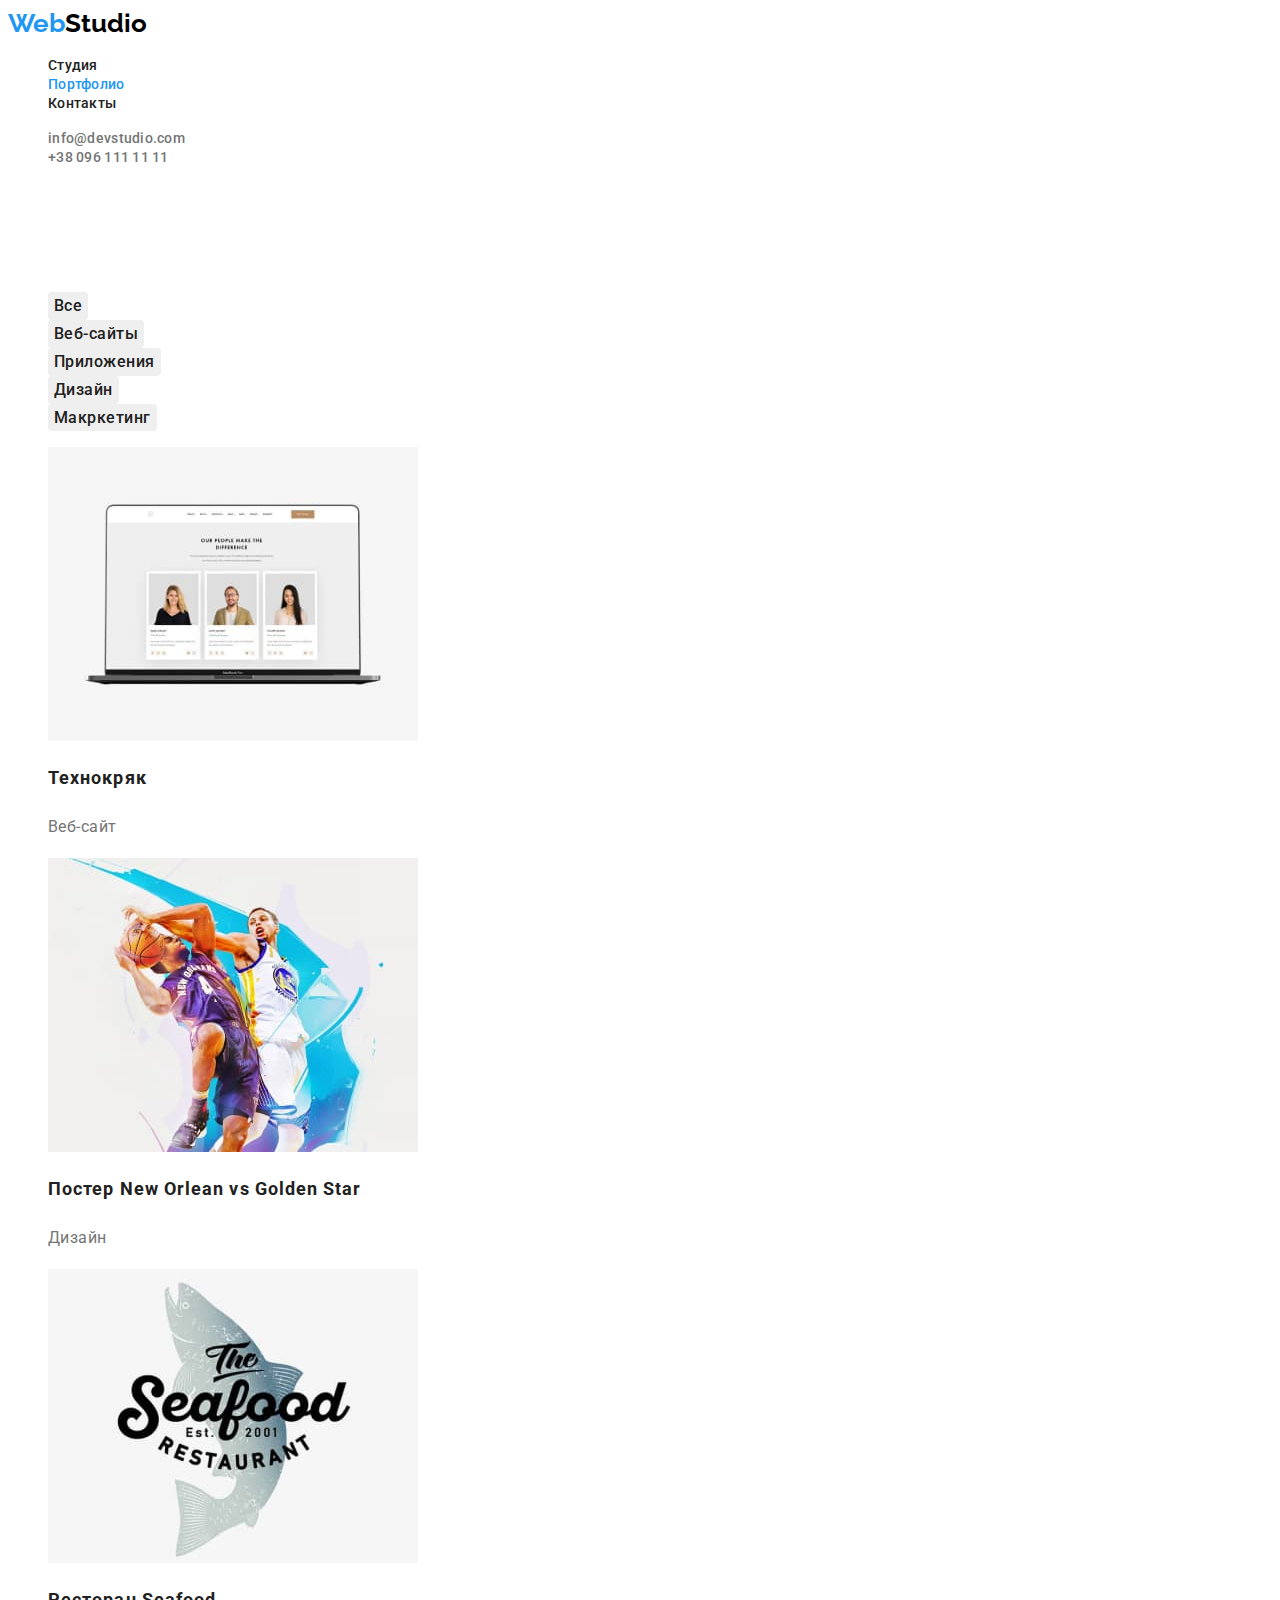
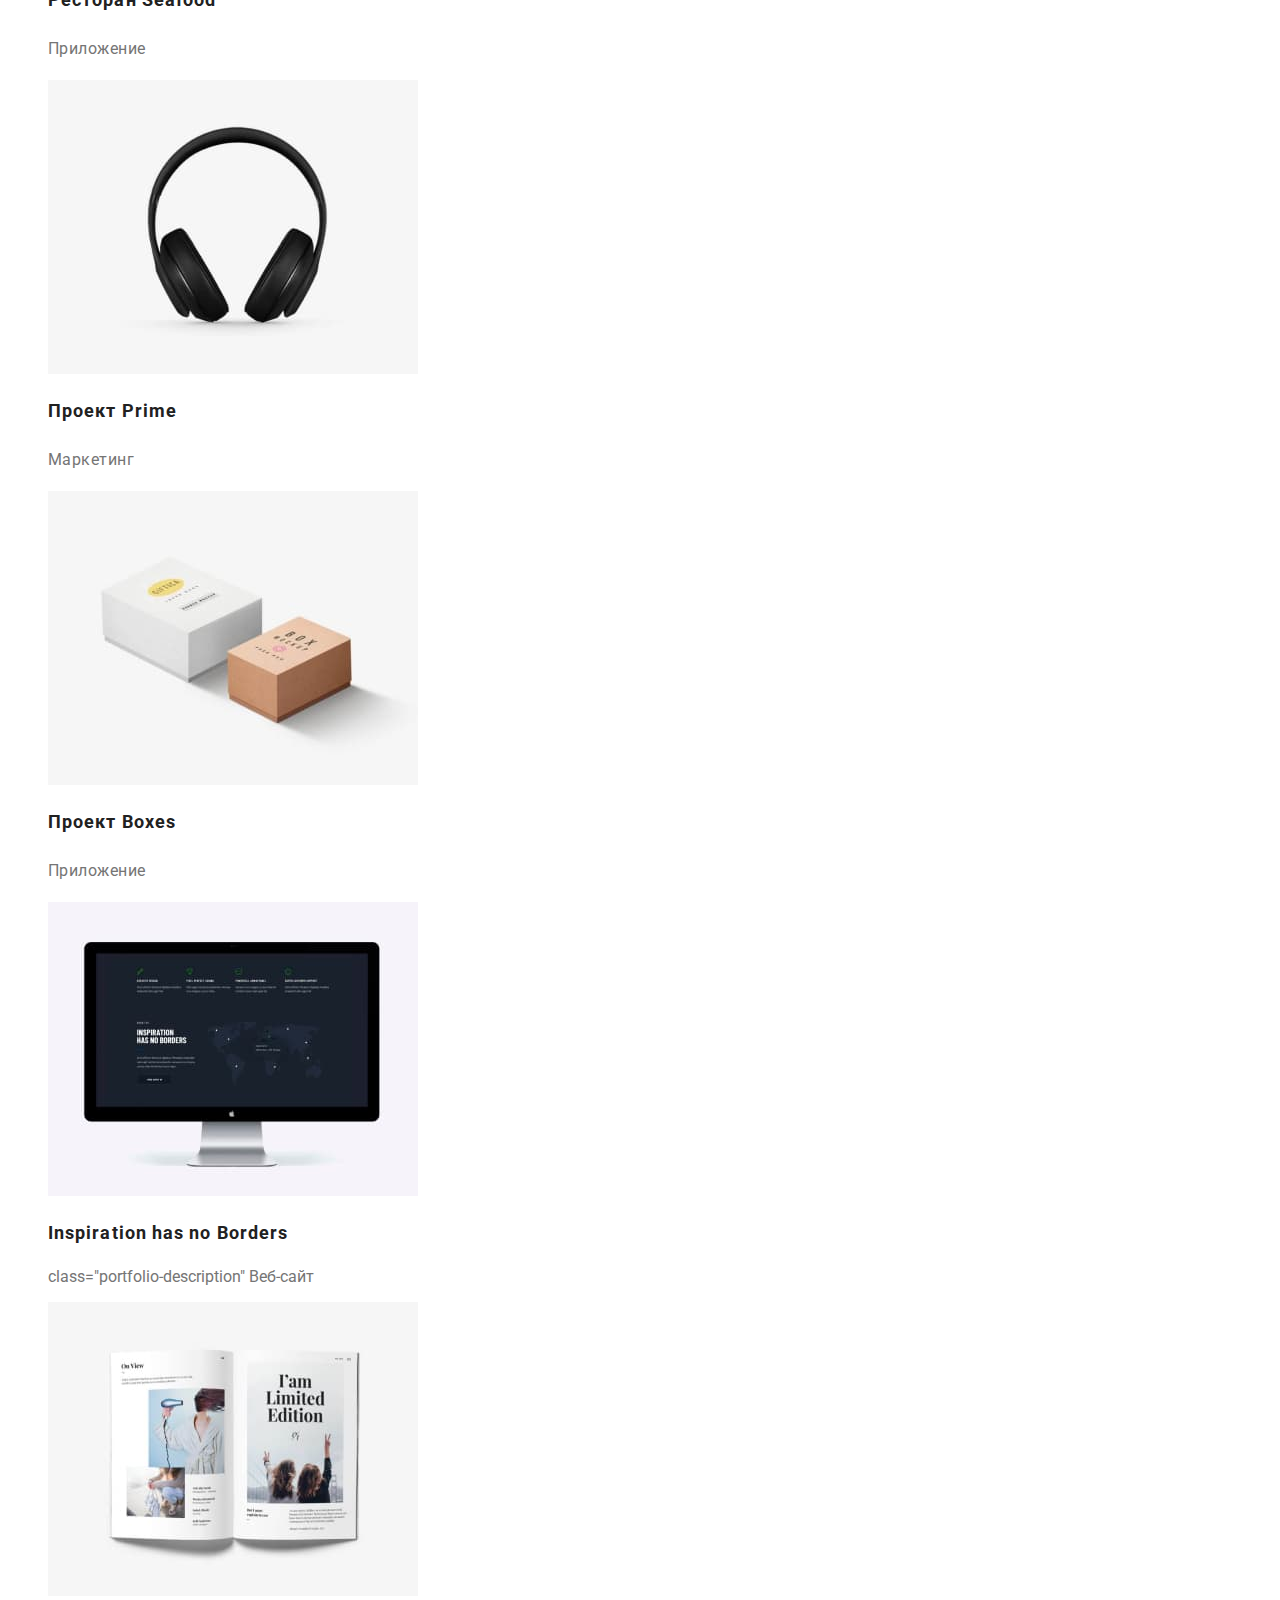
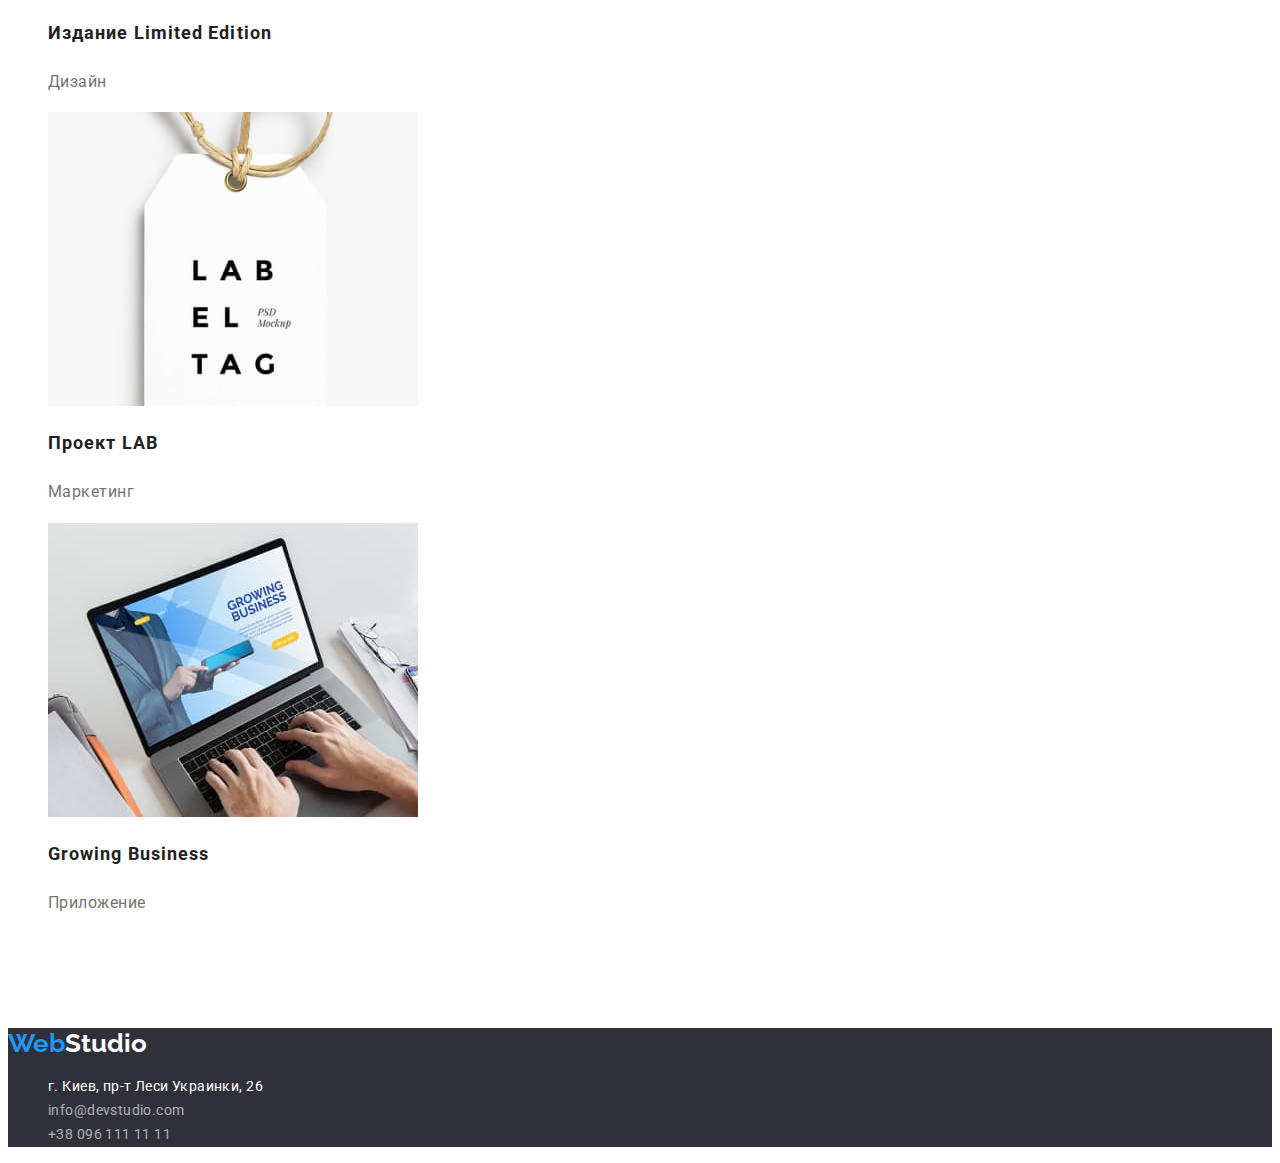
==== portfolio.html @ 669d5aaa "add files" ====
<!DOCTYPE html>
<html lang="ru">

<head>
    <meta charset="UTF-8">
    <meta http-equiv="X-UA-Compatible" content="IE=edge">
    <meta name="viewport" content="width=device-width, initial-scale=1.0">
    <title>Портфолио</title>
    <link rel="preconnect" href="https://fonts.googleapis.com">
    <link rel="preconnect" href="https://fonts.gstatic.com" crossorigin>
    <link
        href="https://fonts.googleapis.com/css2?family=Raleway:wght@700&family=Roboto:wght@400;500;700;900&display=swap"
        rel="stylesheet">
    <link rel="stylesheet" href="node_modules/modern-normalize/modern-normalize.css">
    <link rel="stylesheet" href="./css/styles.css">
</head>

<body>
    <header class="header">
        <nav class="navigation">
            <a href="./index.html" class="logo link"><span class="logo-blue">Web</span>Studio</a>
            <ul class="nav-list list">
                <li class="nav-list-item"><a href="./index.html" class="nav-list-link link">Студия</a></li>
                <li class="nav-list-item"><a href="./portfolio.html" class="nav-list-link link current">Портфолио</a>
                </li>
                <li class="nav-list-item"><a href="" class="nav-list-link link">Контакты</a></li>
            </ul>
        </nav>
        <ul class="contacts-list list">
            <li class="contacts-list-item"><a class="contacts-list-link link"
                    href="mailto:info@devstudio.com">info@devstudio.com</a></li>
            <li class="contacts-list-item"><a class="contacts-list-link link" href="tel:+380961111111">+38 096 111 11
                    11</a></li>
        </ul>
    </header>
    <main class="portfolio-page">
        <section class="portfolio section">
            <h1 class="main-title" hidden>Портфолио</h1>
            <ul class="portfolio-filtr-list list">
                <li class="portfolio-filtr-list-item"><button class="filter-button button" type="button">Все</button>
                </li>
                <li class="portfolio-filtr-list-item"><button class="filter-button button"
                        type="button">Веб-сайты</button>
                </li>
                <li class="portfolio-filtr-list-item"><button class="filter-button button"
                        type="button">Приложения</button>
                </li>
                <li class="portfolio-filtr-list-item"><button class="filter-button button" type="button">Дизайн</button>
                </li>
                <li class="portfolio-filtr-list-item"><button class="filter-button button"
                        type="button">Макркетинг</button>
                </li>
            </ul>

            <ul class="portfolio-list list">
                <li class="portfolio-list-item">
                    <img class="portfolio-img" src="./images/portfolio-01.jpg" alt="Ноутбук" width="370" height="294">
                    <h2 class="portfolio-subtitle">Технокряк</h2>
                    <p class="portfolio-description">Веб-сайт</p>
                </li>
                <li class="portfolio-list-item">
                    <img class="portfolio-img" src="./images/portfolio-02.jpg" alt="Постер с двумя баскетболистами"
                        width="370" height="294">
                    <h2 class="portfolio-subtitle">Постер <span lang="en">New Orlean vs Golden Star</span> </h2>
                    <p class="portfolio-description">Дизайн</p>
                </li>
                <li class="portfolio-list-item">
                    <img class="portfolio-img" src="./images/portfolio-03.jpg" alt="Логотип рыбного ресторана"
                        width="370" height="294">
                    <h2 class="portfolio-subtitle">Ресторан <span lang="en">Seafood</span> </h2>
                    <p class="portfolio-description">Приложение</p>
                </li>
                <li class="portfolio-list-item">
                    <img class="portfolio-img" src="./images/portfolio-04.jpg" alt="Наушники" width="370" height="294">
                    <h2 class="portfolio-subtitle">Проект <span lang="en">Prime</span></h2>
                    <p class="portfolio-description">Маркетинг</p>
                </li>
                <li class="portfolio-list-item">
                    <img class="portfolio-img" src="./images/portfolio-05.jpg" alt="Две картонные коробки" width="370"
                        height="294">
                    <h2 class="portfolio-subtitle">Проект <span lang="en">Boxes</span></h2>
                    <p class="portfolio-description">Приложение</p>
                </li>
                <li class="portfolio-list-item">
                    <img class="portfolio-img" src="./images/portfolio-06.jpg" alt="Монитор" width="370" height="294">
                    <h2 class="portfolio-subtitle" lang="en">Inspiration has no Borders</h2>
                    <p> class="portfolio-description" Веб-сайт</p>
                </li>
                <li class="portfolio-list-item">
                    <img class="portfolio-img" src="./images/portfolio-07.jpg" alt="Раскрытый журнал" width="370"
                        height="294">
                    <h2 class="portfolio-subtitle">Издание <span lang="en">Limited Edition</span></h2>
                    <p class="portfolio-description">Дизайн</p>
                </li>
                <li class="portfolio-list-item">
                    <img class="portfolio-img" src="./images/portfolio-08.jpg" alt="Этикетка" width="370" height="294">
                    <h2 class="portfolio-subtitle">Проект <span lang="en">LAB</span> </h2>
                    <p class="portfolio-description">Маркетинг</p>
                </li>
                <li class="portfolio-list-item">
                    <img class="portfolio-img" src="./images/portfolio-09.jpg" alt="Мужские руки печатают на ноутбуке"
                        width="370" height="294">
                    <h2 class="portfolio-subtitle" lang="en">Growing Business</h2>
                    <p class="portfolio-description">Приложение</p>
                </li>
            </ul>
        </section>
    </main>
    <footer class="footer">
        <a href="./index.html" class="logo-footer link"><span class="logo-blue">Web</span>Studio</a>
        <address class="address">
            <ul class="address-list list">
                <li class="address-list-item">
                    <a class="address-list-link link" href="https://goo.gl/maps/PEtUD6FRup9HMeJw8" target="_blank"
                        rel="noopener noreferrer">г. Киев,
                        пр-т Леси Украинки, 26</a>
                </li>
                <li class="footer-list-item"><a class="address-list-link link address-opacity"
                        href="mailto:info@devstudio.com">info@devstudio.com</a></li>
                <li class="footer-list-item"><a class="address-list-link link address-opacity"
                        href="tel:+380961111111">+38 096 111 11 11</a></li>
            </ul>
        </address>
    </footer>
</body>

</html>
---- css/styles.css ----
:root {
    --primary-font-family: 'Roboto', sans-serif;
    --secondary-font-famile: 'Raleway', sans-serif;
    --primary-txt-color: #757575;
    --title-txt-color: #212121;
    --primary-white-color: #ffffff;
    --accent-color: #2196f3;
    --button-hover: #188ce8;
    --primary-black-color: #000;
    --bg-color-hero-footer: #2f303a;
    --secondary-bg-color: #f5f4fa;
}
body {
    font-family: 'Roboto', sans-serif;
    color: var(--primary-txt-color);
}
.link {
    text-decoration: none;
}
.list {
    list-style: none;
}
.button {
    font-family: inherit;
    cursor: pointer;
    border-style: none;
    border-radius: 4px;
}

.header {
    background-color: var(--primary-white-color);
}
.logo {
    font-family: Raleway;
    font-weight: 700;
    font-size: 26px;
    line-height: 1.19;
    color: var(--primary-black-color);
}
.logo-blue {
    color: var(--accent-color);
}
.nav-list-link {
    font-weight: 500;
    font-size: 14px;
    line-height: 1.14;
    letter-spacing: 0.02em;
    color: var(--title-txt-color);
}
.nav-list-link:hover,
.nav-list-link:focus {
    color: var(--accent-color);
}
.current {
    color: var(--accent-color);
}
.contacts-list-link {
    font-weight: 500;
    font-size: 14px;
    line-height: 1.14;
    letter-spacing: 0.02em;
    color: var(--primary-txt-color);
}
.contacts-list-link:hover,
.contacts-list-link:focus {
    color: var(--accent-color);
}

.hero {
    background-color: var(--bg-color-hero-footer);
}
.main-title {
    font-weight: 900;
    font-size: 44px;
    line-height: 1.36;
    text-align: center;
    letter-spacing: 0.06em;
    text-transform: uppercase;
    color: var(--primary-white-color);
    background-color: var(--bg--hero-footer);
}
.modal-button {
    font-size: 16px;
    line-height: 1.87;
    align-items: center;
    text-align: center;
    letter-spacing: 0.06em;
    background-color: var(--accent-color);
    color: var(--primary-white-color);
}
.modal-button:hover,
.modal-button:focus {
    background-color: var(--button-hover);
}
.title {
    font-weight: 700;
    font-size: 36px;
    line-height: 1.17;
    text-align: center;
    letter-spacing: 0.03em;
    color: var(--title-txt-color);
}
.advantages-subtitle {
    font-weight: 700;
    font-size: 14px;
    line-height: 1.14;
    letter-spacing: 0.03em;
    text-transform: uppercase;
    color: var(--title-txt-color);
}
.advantages-description {
    font-size: 14px;
    line-height: 1.71;
    letter-spacing: 0.03em;
}
.team {
    background-color: var(--secondary-bg-color);
}
.team-list-item {
    background-color: var(--primary-white-color);
}
.team-subtitle {
    font-weight: 500;
    font-size: 16px;
    line-height: 1.19;
    text-align: center;
    letter-spacing: 0.03em;
    color: var(--title-txt-color);
}
.team-description {
    font-size: 16px;
    line-height: 1.19;
    text-align: center;
    letter-spacing: 0.03em;
}

.footer {
    background-color: var(--bg-color-hero-footer);
}
.logo-footer {
    font-family: Raleway;
    font-weight: 700;
    font-size: 26px;
    line-height: 1.19;
    color: var(--primary-white-color);
}
.address-list-link {
    font-style: normal;
    font-size: 14px;
    line-height: 171%;
    letter-spacing: 0.03em;
    color: var(--primary-white-color);
}
.address-opacity {
    opacity: 60%;
}
.address-list-link:hover,
.address-list-link:focus {
    color: var(--accent-color);
}

.filter-button {
    font-weight: 500;
    font-size: 16px;
    line-height: 1.62;
    text-align: center;
    letter-spacing: 0.03em;
    color: var(--title-txt-color);
}
.filter-button:hover,
.filter-button:focus {
    background-color: var(--accent-color);
    color: var(--primary-white-color);
}
.portfolio-subtitle {
    font-weight: 700;
    font-size: 18px;
    line-height: 2;
    letter-spacing: 0.06em;
    color: var(--title-txt-color);
}
.portfolio-description {
    font-size: 16px;
    line-height: 1.87;
    letter-spacing: 0.03em;
}
/* ========DZ 3============== */
.container {
    width: 1200px;
}
.section {
    padding: 94px 0;
}
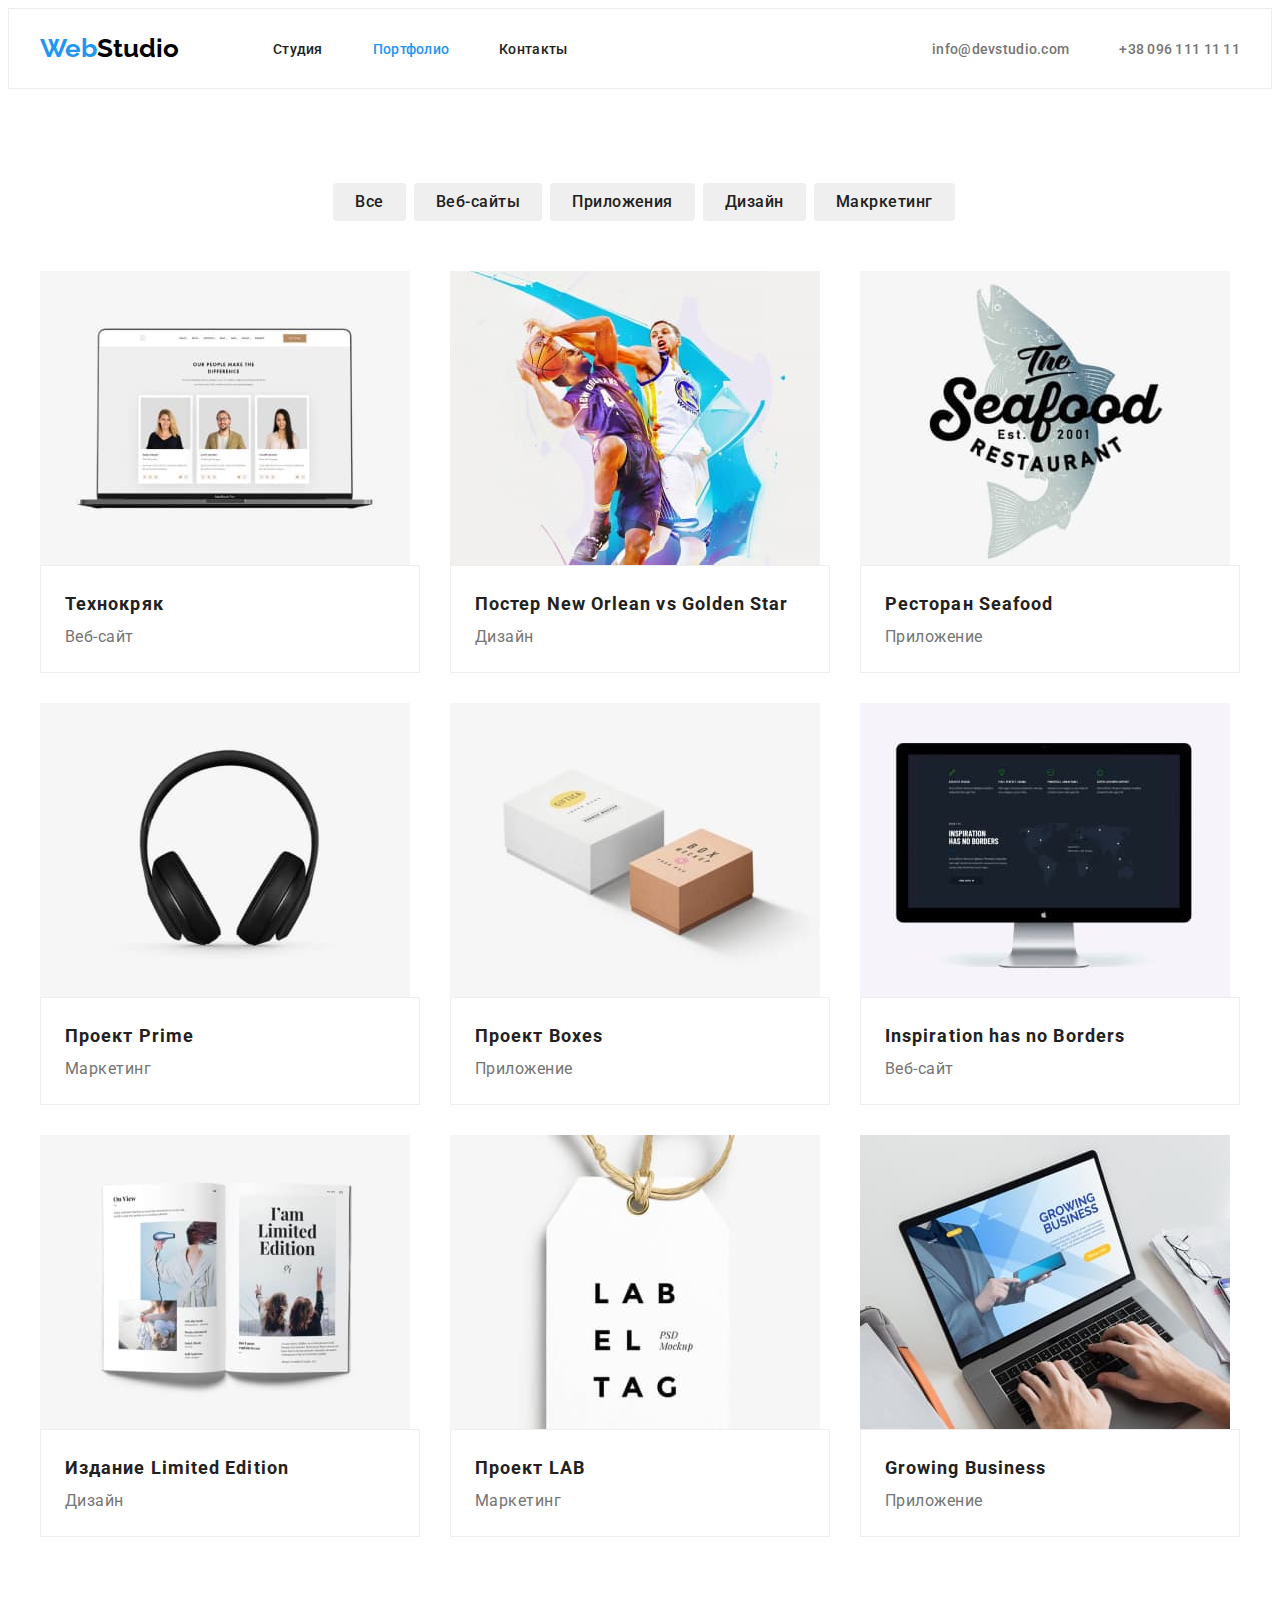
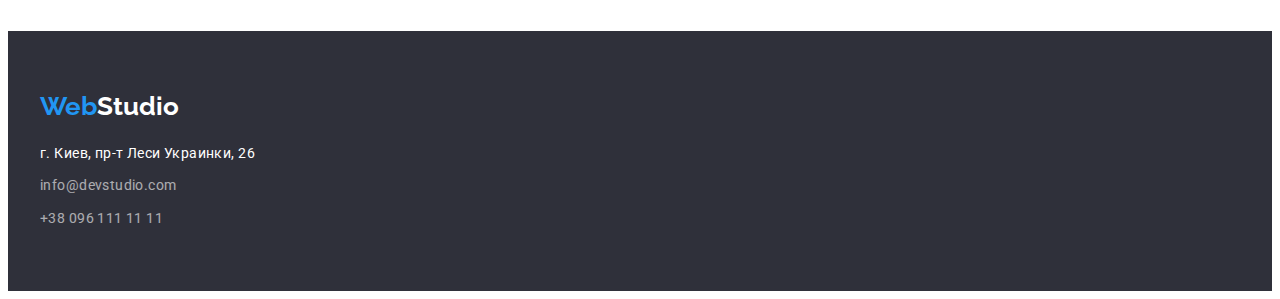
==== commit 38b1a8d4: "hw-03 ver. 1.0" ====
--- a/portfolio.html
+++ b/portfolio.html
@@ -11,116 +11,163 @@
     <link
         href="https://fonts.googleapis.com/css2?family=Raleway:wght@700&family=Roboto:wght@400;500;700;900&display=swap"
         rel="stylesheet">
-    <link rel="stylesheet" href="node_modules/modern-normalize/modern-normalize.css">
+    <link rel="stylesheet" href="https://cdnjs.cloudflare.com/ajax/libs/modern-normalize/1.1.0/modern-normalize.min.css"
+        integrity="sha512-wpPYUAdjBVSE4KJnH1VR1HeZfpl1ub8YT/NKx4PuQ5NmX2tKuGu6U/JRp5y+Y8XG2tV+wKQpNHVUX03MfMFn9Q=="
+        crossorigin="anonymous" referrerpolicy="no-referrer" />
     <link rel="stylesheet" href="./css/styles.css">
 </head>
 
 <body>
     <header class="header">
-        <nav class="navigation">
-            <a href="./index.html" class="logo link"><span class="logo-blue">Web</span>Studio</a>
-            <ul class="nav-list list">
-                <li class="nav-list-item"><a href="./index.html" class="nav-list-link link">Студия</a></li>
-                <li class="nav-list-item"><a href="./portfolio.html" class="nav-list-link link current">Портфолио</a>
-                </li>
-                <li class="nav-list-item"><a href="" class="nav-list-link link">Контакты</a></li>
+        <div class="container header-container">
+            <nav class="navigation">
+                <a href="./index.html" class="logo link"><span class="logo-blue">Web</span>Studio</a>
+                <ul class="nav-list list">
+                    <li class="nav-list-item"><a href="./index.html" class="nav-list-link link ">Студия</a></li>
+                    <li class="nav-list-item"><a href="./portfolio.html"
+                            class="nav-list-link link current">Портфолио</a></li>
+                    <li class="nav-list-item"><a href="" class="nav-list-link link">Контакты</a></li>
+                </ul>
+            </nav>
+            <ul class="contacts-list list">
+                <li class="contacts-list-item"><a class="contacts-list-link link"
+                        href="mailto:info@devstudio.com">info@devstudio.com</a></li>
+                <li class="contacts-list-item"><a class="contacts-list-link link" href="tel:+380961111111">+38 096 111
+                        11
+                        11</a></li>
             </ul>
-        </nav>
-        <ul class="contacts-list list">
-            <li class="contacts-list-item"><a class="contacts-list-link link"
-                    href="mailto:info@devstudio.com">info@devstudio.com</a></li>
-            <li class="contacts-list-item"><a class="contacts-list-link link" href="tel:+380961111111">+38 096 111 11
-                    11</a></li>
-        </ul>
+        </div>
     </header>
     <main class="portfolio-page">
         <section class="portfolio section">
-            <h1 class="main-title" hidden>Портфолио</h1>
-            <ul class="portfolio-filtr-list list">
-                <li class="portfolio-filtr-list-item"><button class="filter-button button" type="button">Все</button>
-                </li>
-                <li class="portfolio-filtr-list-item"><button class="filter-button button"
-                        type="button">Веб-сайты</button>
-                </li>
-                <li class="portfolio-filtr-list-item"><button class="filter-button button"
-                        type="button">Приложения</button>
-                </li>
-                <li class="portfolio-filtr-list-item"><button class="filter-button button" type="button">Дизайн</button>
-                </li>
-                <li class="portfolio-filtr-list-item"><button class="filter-button button"
-                        type="button">Макркетинг</button>
-                </li>
-            </ul>
+            <div class="portfolio container">
+                <h1 class="main-title visually-hidden">Портфолио</h1>
+                <div class="portfolio-filtr">
+                    <ul class="portfolio-filtr-list list">
+                        <li class="portfolio-filtr-list-item"><button class="filter-button button"
+                                type="button">Все</button>
+                        </li>
+                        <li class="portfolio-filtr-list-item"><button class="filter-button button"
+                                type="button">Веб-сайты</button>
+                        </li>
+                        <li class="portfolio-filtr-list-item"><button class="filter-button button"
+                                type="button">Приложения</button>
+                        </li>
+                        <li class="portfolio-filtr-list-item"><button class="filter-button button"
+                                type="button">Дизайн</button>
+                        </li>
+                        <li class="portfolio-filtr-list-item"><button class="filter-button button"
+                                type="button">Макркетинг</button>
+                        </li>
+                    </ul>
+                </div>
+                <div class="portfolio-content">
+                    <ul class="portfolio-list list">
+                        <li class="portfolio-list-item">
+                            <img class="portfolio-img" src="./images/portfolio-01.jpg" alt="Ноутбук" width="370"
+                                height="294">
+                            <div class="portfolio-content-wrapper">
+                                <h2 class="portfolio-subtitle">Технокряк</h2>
+                                <p class="portfolio-description">Веб-сайт</p>
+                            </div>
 
-            <ul class="portfolio-list list">
-                <li class="portfolio-list-item">
-                    <img class="portfolio-img" src="./images/portfolio-01.jpg" alt="Ноутбук" width="370" height="294">
-                    <h2 class="portfolio-subtitle">Технокряк</h2>
-                    <p class="portfolio-description">Веб-сайт</p>
-                </li>
-                <li class="portfolio-list-item">
-                    <img class="portfolio-img" src="./images/portfolio-02.jpg" alt="Постер с двумя баскетболистами"
-                        width="370" height="294">
-                    <h2 class="portfolio-subtitle">Постер <span lang="en">New Orlean vs Golden Star</span> </h2>
-                    <p class="portfolio-description">Дизайн</p>
-                </li>
-                <li class="portfolio-list-item">
-                    <img class="portfolio-img" src="./images/portfolio-03.jpg" alt="Логотип рыбного ресторана"
-                        width="370" height="294">
-                    <h2 class="portfolio-subtitle">Ресторан <span lang="en">Seafood</span> </h2>
-                    <p class="portfolio-description">Приложение</p>
-                </li>
-                <li class="portfolio-list-item">
-                    <img class="portfolio-img" src="./images/portfolio-04.jpg" alt="Наушники" width="370" height="294">
-                    <h2 class="portfolio-subtitle">Проект <span lang="en">Prime</span></h2>
-                    <p class="portfolio-description">Маркетинг</p>
-                </li>
-                <li class="portfolio-list-item">
-                    <img class="portfolio-img" src="./images/portfolio-05.jpg" alt="Две картонные коробки" width="370"
-                        height="294">
-                    <h2 class="portfolio-subtitle">Проект <span lang="en">Boxes</span></h2>
-                    <p class="portfolio-description">Приложение</p>
-                </li>
-                <li class="portfolio-list-item">
-                    <img class="portfolio-img" src="./images/portfolio-06.jpg" alt="Монитор" width="370" height="294">
-                    <h2 class="portfolio-subtitle" lang="en">Inspiration has no Borders</h2>
-                    <p> class="portfolio-description" Веб-сайт</p>
-                </li>
-                <li class="portfolio-list-item">
-                    <img class="portfolio-img" src="./images/portfolio-07.jpg" alt="Раскрытый журнал" width="370"
-                        height="294">
-                    <h2 class="portfolio-subtitle">Издание <span lang="en">Limited Edition</span></h2>
-                    <p class="portfolio-description">Дизайн</p>
-                </li>
-                <li class="portfolio-list-item">
-                    <img class="portfolio-img" src="./images/portfolio-08.jpg" alt="Этикетка" width="370" height="294">
-                    <h2 class="portfolio-subtitle">Проект <span lang="en">LAB</span> </h2>
-                    <p class="portfolio-description">Маркетинг</p>
-                </li>
-                <li class="portfolio-list-item">
-                    <img class="portfolio-img" src="./images/portfolio-09.jpg" alt="Мужские руки печатают на ноутбуке"
-                        width="370" height="294">
-                    <h2 class="portfolio-subtitle" lang="en">Growing Business</h2>
-                    <p class="portfolio-description">Приложение</p>
-                </li>
-            </ul>
+                        </li>
+                        <li class="portfolio-list-item">
+                            <img class="portfolio-img" src="./images/portfolio-02.jpg"
+                                alt="Постер с двумя баскетболистами" width="370" height="294">
+                            <div class="portfolio-content-wrapper">
+                                <h2 class="portfolio-subtitle">Постер <span lang="en">New Orlean vs Golden Star</span>
+                                </h2>
+                                <p class="portfolio-description">Дизайн</p>
+                            </div>
+
+                        </li>
+                        <li class="portfolio-list-item">
+                            <img class="portfolio-img" src="./images/portfolio-03.jpg" alt="Логотип рыбного ресторана"
+                                width="370" height="294">
+                            <div class="portfolio-content-wrapper">
+                                <h2 class="portfolio-subtitle">Ресторан <span lang="en">Seafood</span> </h2>
+                                <p class="portfolio-description">Приложение</p>
+                            </div>
+
+                        </li>
+                        <li class="portfolio-list-item">
+                            <img class="portfolio-img" src="./images/portfolio-04.jpg" alt="Наушники" width="370"
+                                height="294">
+                            <div class="portfolio-content-wrapper">
+                                <h2 class="portfolio-subtitle">Проект <span lang="en">Prime</span></h2>
+                                <p class="portfolio-description">Маркетинг</p>
+                            </div>
+
+                        </li>
+                        <li class="portfolio-list-item">
+                            <img class="portfolio-img" src="./images/portfolio-05.jpg" alt="Две картонные коробки"
+                                width="370" height="294">
+                            <div class="portfolio-content-wrapper">
+                                <h2 class="portfolio-subtitle">Проект <span lang="en">Boxes</span></h2>
+                                <p class="portfolio-description">Приложение</p>
+                            </div>
+
+                        </li>
+                        <li class="portfolio-list-item">
+                            <img class="portfolio-img" src="./images/portfolio-06.jpg" alt="Монитор" width="370"
+                                height="294">
+
+                            <div class="portfolio-content-wrapper">
+                                <h2 class="portfolio-subtitle" lang="en">Inspiration has no Borders</h2>
+                                <p class="portfolio-description"> Веб-сайт</p>
+                            </div>
+
+                        </li>
+                        <li class="portfolio-list-item">
+                            <img class="portfolio-img" src="./images/portfolio-07.jpg" alt="Раскрытый журнал"
+                                width="370" height="294">
+                            <div class="portfolio-content-wrapper">
+                                <h2 class="portfolio-subtitle">Издание <span lang="en">Limited Edition</span></h2>
+                                <p class="portfolio-description">Дизайн</p>
+                            </div>
+
+                        </li>
+                        <li class="portfolio-list-item">
+                            <img class="portfolio-img" src="./images/portfolio-08.jpg" alt="Этикетка" width="370"
+                                height="294">
+                            <div class="portfolio-content-wrapper">
+                                <h2 class="portfolio-subtitle">Проект <span lang="en">LAB</span> </h2>
+                                <p class="portfolio-description">Маркетинг</p>
+                            </div>
+
+                        </li>
+                        <li class="portfolio-list-item">
+                            <img class="portfolio-img" src="./images/portfolio-09.jpg"
+                                alt="Мужские руки печатают на ноутбуке" width="370" height="294">
+                            <div class="portfolio-content-wrapper">
+                                <h2 class="portfolio-subtitle" lang="en">Growing Business</h2>
+                                <p class="portfolio-description">Приложение</p>
+                            </div>
+
+                        </li>
+                    </ul>
+                </div>
+            </div>
         </section>
     </main>
     <footer class="footer">
-        <a href="./index.html" class="logo-footer link"><span class="logo-blue">Web</span>Studio</a>
-        <address class="address">
-            <ul class="address-list list">
-                <li class="address-list-item">
-                    <a class="address-list-link link" href="https://goo.gl/maps/PEtUD6FRup9HMeJw8" target="_blank"
-                        rel="noopener noreferrer">г. Киев,
-                        пр-т Леси Украинки, 26</a>
-                </li>
-                <li class="footer-list-item"><a class="address-list-link link address-opacity"
-                        href="mailto:info@devstudio.com">info@devstudio.com</a></li>
-                <li class="footer-list-item"><a class="address-list-link link address-opacity"
-                        href="tel:+380961111111">+38 096 111 11 11</a></li>
-            </ul>
-        </address>
+        <div class="footer-container container">
+            <a href="./index.html" class="logo-footer link"><span class="logo-blue">Web</span>Studio</a>
+            <address class="address">
+                <ul class="address-list list">
+                    <li class="address-list-item">
+                        <a class="address-list-link link" href="https://goo.gl/maps/PEtUD6FRup9HMeJw8" target="_blank"
+                            rel="noopener noreferrer">г. Киев,
+                            пр-т Леси Украинки, 26</a>
+                    </li>
+                    <li class="footer-list-item"><a class="address-list-link link address-opacity"
+                            href="mailto:info@devstudio.com">info@devstudio.com</a></li>
+                    <li class="footer-list-item"><a class="address-list-link link address-opacity"
+                            href="tel:+380961111111">+38 096 111 11 11</a></li>
+                </ul>
+            </address>
+        </div>
     </footer>
 </body>
 
--- a/css/styles.css
+++ b/css/styles.css
@@ -14,11 +14,46 @@
     font-family: 'Roboto', sans-serif;
     color: var(--primary-txt-color);
 }
+h1,
+h2,
+h3,
+h4,
+h5,
+h6,
+p {
+    margin-top: 0;
+    margin-bottom: 0;
+}
+
+ul,
+ol {
+    margin-top: 0;
+    margin-bottom: 0;
+    padding-left: 0;
+}
+
+img {
+    display: block;
+    max-width: 100%;
+    height: auto;
+}
+
 .link {
     text-decoration: none;
 }
 .list {
     list-style: none;
+}
+.section {
+    padding-top: 94px;
+    padding-bottom: 94px;
+}
+.container {
+    width: 1200px;
+    padding-left: 15px;
+    padding-right: 15px;
+    margin-left: auto;
+    margin-right: auto;
 }
 .button {
     font-family: inherit;
@@ -29,6 +64,14 @@
 
 .header {
     background-color: var(--primary-white-color);
+    padding-top: 24px;
+    padding-bottom: 24px;
+    border: 1px solid #ececec;
+}
+
+.header-container {
+    display: flex;
+    align-items: center;
 }
 .logo {
     font-family: Raleway;
@@ -36,9 +79,22 @@
     font-size: 26px;
     line-height: 1.19;
     color: var(--primary-black-color);
+    margin-right: 94px;
 }
 .logo-blue {
     color: var(--accent-color);
+}
+.navigation {
+    display: flex;
+    align-items: center;
+}
+.nav-list {
+    display: flex;
+    align-items: center;
+}
+
+.nav-list-item:not(:last-child) {
+    margin-right: 50px;
 }
 .nav-list-link {
     font-weight: 500;
@@ -53,6 +109,14 @@
 }
 .current {
     color: var(--accent-color);
+}
+.contacts-list {
+    display: flex;
+    align-items: center;
+    margin-left: auto;
+}
+.contacts-list-item:not(:last-child) {
+    margin-right: 50px;
 }
 .contacts-list-link {
     font-weight: 500;
@@ -69,7 +133,16 @@
 .hero {
     background-color: var(--bg-color-hero-footer);
 }
+.hero-section {
+    padding-top: 200px;
+    padding-bottom: 200px;
+}
+
 .main-title {
+    margin-left: auto;
+    margin-right: auto;
+    margin-bottom: 30px;
+    max-width: 700px;
     font-weight: 900;
     font-size: 44px;
     line-height: 1.36;
@@ -80,6 +153,12 @@
     background-color: var(--bg--hero-footer);
 }
 .modal-button {
+    display: flex;
+    margin-left: auto;
+    margin-right: auto;
+    min-width: 200px;
+    padding: 10px 32px;
+    font-weight: 700;
     font-size: 16px;
     line-height: 1.87;
     align-items: center;
@@ -100,7 +179,35 @@
     letter-spacing: 0.03em;
     color: var(--title-txt-color);
 }
+.visually-hidden {
+    position: absolute;
+    width: 1px;
+    height: 1px;
+    margin: -1px;
+    border: 0;
+    padding: 0;
+    white-space: nowrap;
+    clip-path: inset(100%);
+    clip: rect(0 0 0 0);
+    overflow: hidden;
+}
+.advantages.section {
+    padding-bottom: 0;
+}
+.advantages-list {
+    display: flex;
+    flex-direction: row;
+    flex-wrap: wrap;
+}
+.advantages-list-item {
+    max-width: 270px;
+    flex-basis: calc((100% - 30px) / 4);
+}
+.advantages-list-item:not(:last-child) {
+    margin-right: 30px;
+}
 .advantages-subtitle {
+    margin-bottom: 10px;
     font-weight: 700;
     font-size: 14px;
     line-height: 1.14;
@@ -112,12 +219,42 @@
     font-size: 14px;
     line-height: 1.71;
     letter-spacing: 0.03em;
+}
+.employment-title {
+    margin-bottom: 50px;
+}
+.employment-list {
+    display: flex;
+    flex-direction: row;
+}
+.employment-list-item {
+    flex-basis: calc((100% - 30px) / 3);
+}
+.employment-list-item:not(:last-child) {
+    margin-right: 30px;
 }
 .team {
     background-color: var(--secondary-bg-color);
 }
+.team-title {
+    margin-bottom: 50px;
+}
+.team-list {
+    display: flex;
+    flex-direction: row;
+}
 .team-list-item {
-    background-color: var(--primary-white-color);
+    flex-basis: calc((100% - 30px) / 4);
+}
+.team-list-item:not(:last-child) {
+    margin-right: 30px;
+}
+.team-content-wrapper {
+    padding-top: 30px;
+    padding-bottom: 30px;
+    background: #ffffff;
+    box-shadow: 0px 1px 3px #0000001f, 0px 1px 1px #00000024, 0px 2px 1px #00000033;
+    border-radius: 0px 0px 4px 4px;
 }
 .team-subtitle {
     font-weight: 500;
@@ -135,8 +272,15 @@
 }
 
 .footer {
+    padding-top: 60px;
+    padding-bottom: 60px;
     background-color: var(--bg-color-hero-footer);
 }
+.footer-container {
+    justify-content: center;
+    align-items: center;
+}
+
 .logo-footer {
     font-family: Raleway;
     font-weight: 700;
@@ -144,6 +288,10 @@
     line-height: 1.19;
     color: var(--primary-white-color);
 }
+.logo-footer .logo-blue {
+    display: inline-block;
+    margin-bottom: 20px;
+}
 .address-list-link {
     font-style: normal;
     font-size: 14px;
@@ -151,6 +299,10 @@
     letter-spacing: 0.03em;
     color: var(--primary-white-color);
 }
+.address-list-item,
+.footer-list-item:not(:last-child) {
+    margin-bottom: 9px;
+}
 .address-opacity {
     opacity: 60%;
 }
@@ -158,8 +310,20 @@
 .address-list-link:focus {
     color: var(--accent-color);
 }
-
+.portfolio-filtr {
+    margin-bottom: 50px;
+}
+.portfolio-filtr-list {
+    display: flex;
+    flex-direction: row;
+    justify-content: center;
+    align-items: center;
+}
+.portfolio-filtr-list-item {
+    margin-left: 8px;
+}
 .filter-button {
+    padding: 6px 22px;
     font-weight: 500;
     font-size: 16px;
     line-height: 1.62;
@@ -172,11 +336,30 @@
     background-color: var(--accent-color);
     color: var(--primary-white-color);
 }
+.portfolio-list {
+    display: flex;
+    flex-wrap: wrap;
+    flex-direction: row;
+    margin-bottom: -30px;
+    margin-right: -30px;
+}
+.portfolio-list-item {
+    flex-basis: calc((100% - 90px) / 3);
+    margin-right: 30px;
+    margin-bottom: 30px;
+}
+
+.portfolio-content-wrapper {
+    padding: 20px 24px;
+    border: 1px solid #eeeeee;
+    box-sizing: border-box;
+}
 .portfolio-subtitle {
     font-weight: 700;
     font-size: 18px;
     line-height: 2;
     letter-spacing: 0.06em;
+
     color: var(--title-txt-color);
 }
 .portfolio-description {
@@ -184,10 +367,3 @@
     line-height: 1.87;
     letter-spacing: 0.03em;
 }
-/* ========DZ 3============== */
-.container {
-    width: 1200px;
-}
-.section {
-    padding: 94px 0;
-}
